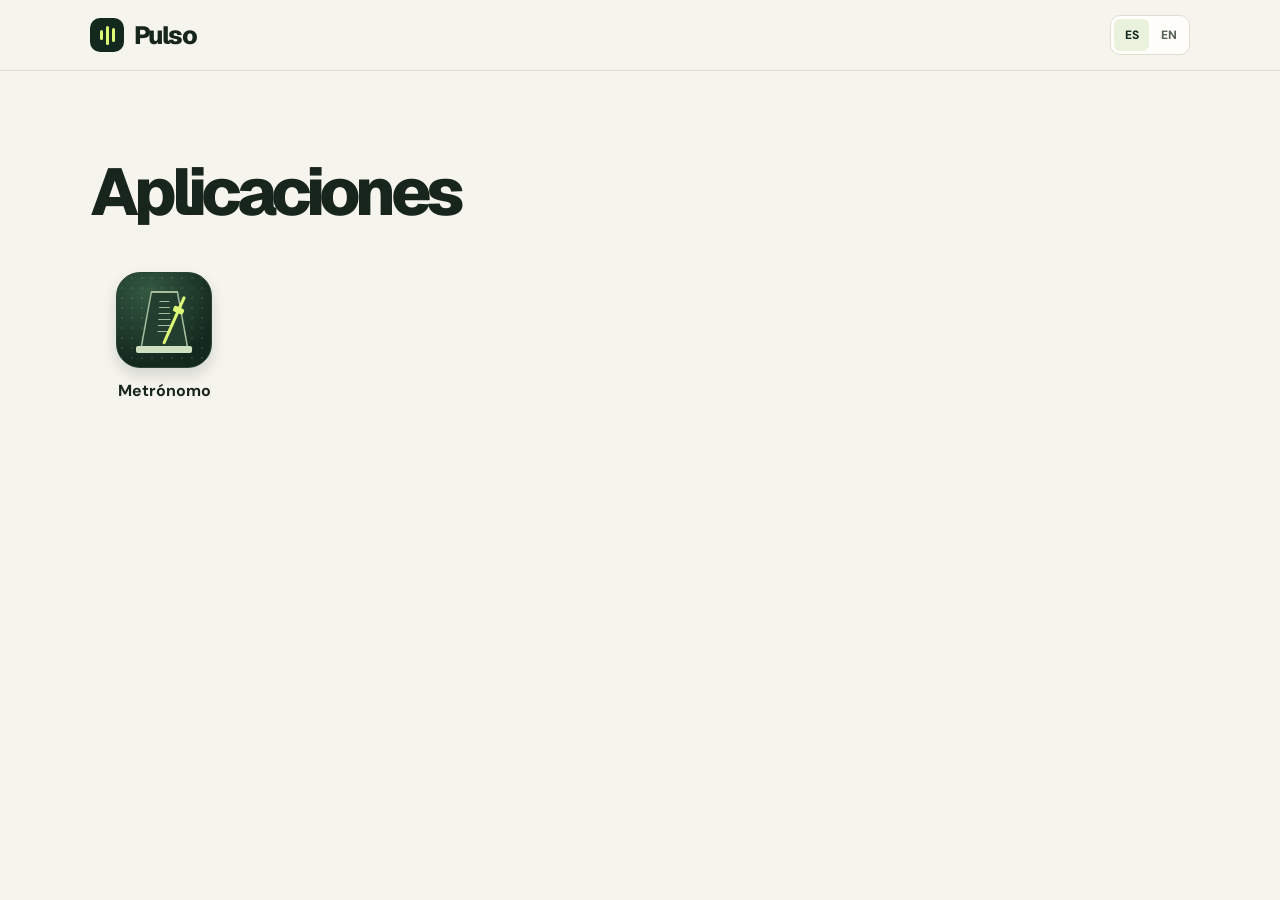
==== index.html @ 7211f5e8 "Versión inicial de Pulso" ====
<!doctype html>
<html lang="es">
<head>
<meta charset="utf-8">
<meta name="viewport" content="width=device-width,initial-scale=1">
<meta name="theme-color" content="#f5f4ed">
<title>Pulso</title>
<link rel="preconnect" href="https://fonts.googleapis.com">
<link rel="preconnect" href="https://fonts.gstatic.com" crossorigin>
<link href="https://fonts.googleapis.com/css2?family=DM+Sans:wght@400;500;600;700&family=Geist:wght@400;600;700;800&display=swap" rel="stylesheet">
<link rel="stylesheet" href="barra.css">
<style>
:root{color-scheme:light;--paper:#f5f4ed;--white:#fffefa;--ink:#18251c;--muted:#566256;--line:#dedfd4;--green:#14291e;--lime:#ddfa77;--soft:#eaf2dd}
*{box-sizing:border-box}
body{margin:0;min-height:100svh;background:var(--paper);color:var(--ink);font-family:"DM Sans",system-ui,sans-serif}
button{font:inherit;cursor:pointer}
.shell{width:min(1100px,calc(100% - 64px));margin:auto}
.mast{border-bottom:1px solid var(--line)}
.mast .shell{height:70px;display:flex;align-items:center;justify-content:space-between}
.brand{display:flex;align-items:center;gap:10px;font:800 25px Geist,system-ui,sans-serif;letter-spacing:-.065em}
.logo{width:34px;height:34px;display:flex;align-items:center;justify-content:center;gap:3px;border-radius:10px;background:var(--green)}
.logo i{width:3px;height:10px;border-radius:3px;background:var(--lime)}
.logo i:nth-child(2){height:19px}
.logo i:nth-child(3){height:14px}
main{padding:clamp(38px,8vw,86px) 0 64px}
h1{margin:0 0 32px;font:800 clamp(40px,7vw,66px)/1.05 Geist,system-ui,sans-serif;letter-spacing:-.075em}
.apps{display:grid;grid-template-columns:repeat(auto-fill,minmax(124px,1fr));gap:24px;max-width:840px;list-style:none;margin:0;padding:0}
.app-tile{display:grid;justify-items:center;gap:12px;width:100%;padding:14px 4px 12px;color:var(--ink);text-decoration:none;font-weight:700;border-radius:19px}
.app-tile:hover{background:#e9ecdf}
.app-icon{position:relative;isolation:isolate;overflow:hidden;display:grid;place-items:center;width:96px;aspect-ratio:1;border-radius:24px;border:1px solid #294433;background:radial-gradient(circle at 33% 20%,#335842,#14291e 74%);box-shadow:0 7px 14px #172a2226}
.app-icon::before{content:"";position:absolute;inset:0;background:radial-gradient(#f3fedf 1px,transparent 1px) 0 0/10px 10px;opacity:.10;z-index:-1}
.metronome-icon{position:relative;width:50px;height:62px;margin-top:3px}
.metronome-icon::before,.metronome-icon::after{content:"";position:absolute;inset:0;clip-path:polygon(23% 0,77% 0,100% 100%,0 100%)}
.metronome-icon::before{background:#a6bc9e}
.metronome-icon::after{inset:2px;background:#233d2e}
.dial-marks{position:absolute;z-index:1;top:10px;left:18px;width:14px;height:34px;background:repeating-linear-gradient(to bottom,#a6bc9e 0 1px,transparent 1px 6px);clip-path:polygon(15% 0,85% 0,100% 100%,0 100%)}
.pendulum{position:absolute;z-index:2;bottom:9px;left:23px;width:3px;height:52px;background:var(--lime);border-radius:3px;transform:rotate(24deg);transform-origin:bottom}
.pendulum::before{content:"";position:absolute;left:-4px;top:12px;width:11px;height:6px;border-radius:2px;background:var(--lime)}
.base{position:absolute;z-index:3;bottom:0;left:-3px;width:56px;height:7px;border-radius:2px;background:#cfe0c1}
@media(max-width:900px){.shell{width:calc(100% - 40px)}}
@media(max-width:690px){.shell{width:calc(100% - 28px)}.mast .shell{height:57px}.apps{grid-template-columns:repeat(auto-fill,minmax(100px,1fr));gap:10px}.app-icon{width:80px;border-radius:20px}.metronome-icon{scale:.85}}
</style>
</head>
<body>
<header class="mast">
  <div class="shell">
    <a class="brand" href="index.html" data-page="index.html" data-i18n-label="home" aria-label="Inicio de Pulso"><span class="logo" aria-hidden="true"><i></i><i></i><i></i></span>Pulso</a>
    <div class="languages" role="group" aria-label="Idioma" data-i18n-label="language">
      <button type="button" data-language="es" lang="es" aria-label="Español" aria-pressed="true">ES</button>
      <button type="button" data-language="en" lang="en" aria-label="English" aria-pressed="false">EN</button>
    </div>
  </div>
</header>
<main class="shell">
  <h1 data-i18n="tools">Aplicaciones</h1>
  <ul class="apps">
    <li>
      <a class="app-tile" href="Pulso.html" data-page="Pulso.html">
        <span class="app-icon" aria-hidden="true"><span class="metronome-icon"><i class="dial-marks"></i><i class="pendulum"></i><i class="base"></i></span></span>
        <span data-i18n="metronome">Metrónomo</span>
      </a>
    </li>
  </ul>
</main>
<script src="idiomas.js"></script>
<script>initLanguage();</script>
</body>
</html>
---- barra.css ----
.brand{color:inherit;text-decoration:none}
.header-controls{display:flex;align-items:center;gap:18px}
.languages{display:flex;gap:2px;padding:3px;border:1px solid var(--line);border-radius:10px;background:var(--white)}
.languages button{min-width:35px;min-height:32px;padding:3px 6px;border:0;border-radius:6px;background:transparent;color:var(--muted);font-size:12px;font-weight:800}
.languages button[aria-pressed="true"]{background:var(--soft);color:var(--green)}
.languages button:hover:not([aria-pressed="true"]){background:var(--paper)}
.brand:focus-visible,.app-tile:focus-visible,.languages button:focus-visible{outline:3px solid #628633;outline-offset:3px}
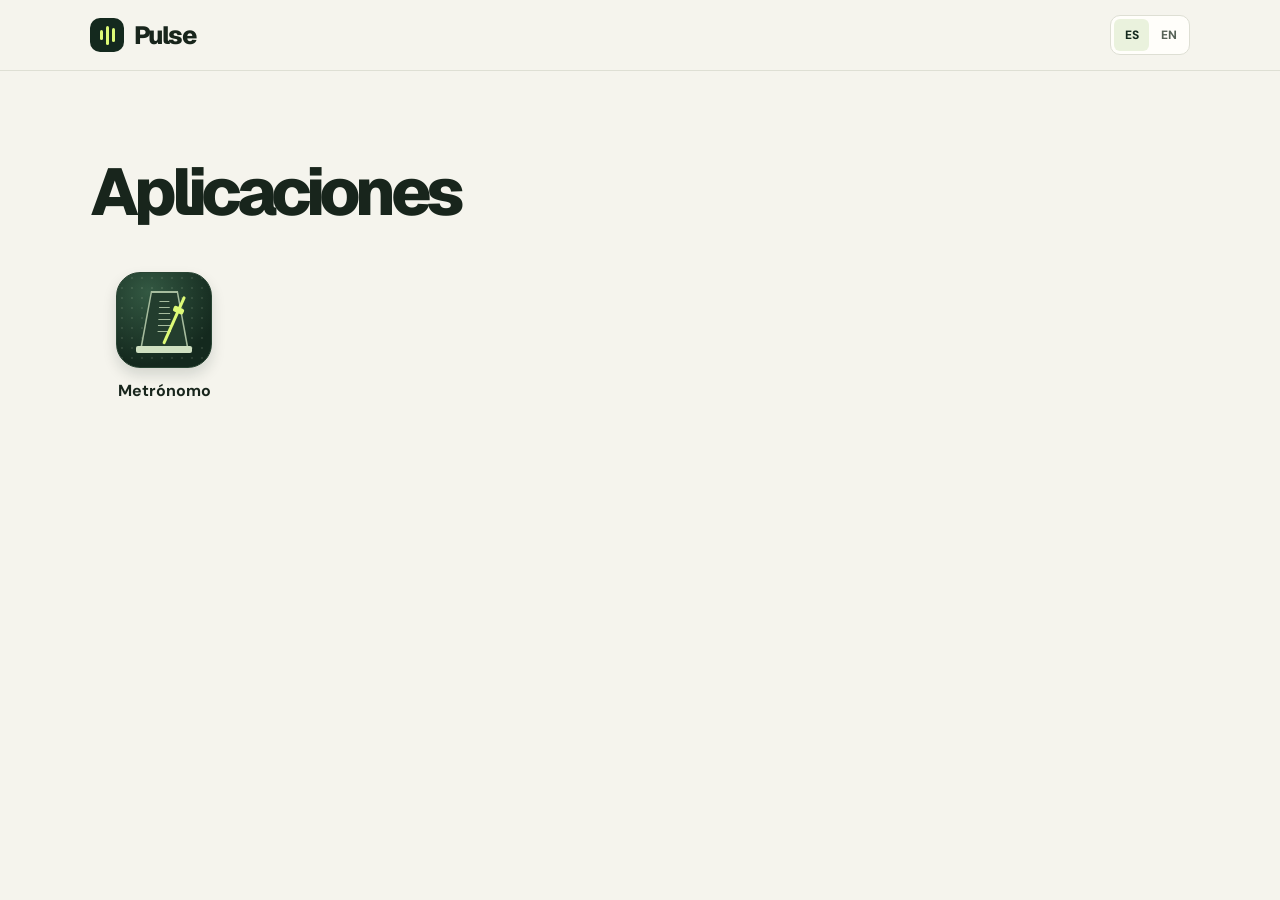
==== commit 1210ac87: "Use Pulse as the app name in both languages" ====
--- a/index.html
+++ b/index.html
@@ -4,11 +4,11 @@
 <meta charset="utf-8">
 <meta name="viewport" content="width=device-width,initial-scale=1">
 <meta name="theme-color" content="#f5f4ed">
-<title>Pulso</title>
+<title>Pulse</title>
 <link rel="preconnect" href="https://fonts.googleapis.com">
 <link rel="preconnect" href="https://fonts.gstatic.com" crossorigin>
 <link href="https://fonts.googleapis.com/css2?family=DM+Sans:wght@400;500;600;700&family=Geist:wght@400;600;700;800&display=swap" rel="stylesheet">
-<link rel="stylesheet" href="barra.css">
+<link rel="stylesheet" href="navigation.css">
 <style>
 :root{color-scheme:light;--paper:#f5f4ed;--white:#fffefa;--ink:#18251c;--muted:#566256;--line:#dedfd4;--green:#14291e;--lime:#ddfa77;--soft:#eaf2dd}
 *{box-sizing:border-box}
@@ -44,7 +44,7 @@
 <body>
 <header class="mast">
   <div class="shell">
-    <a class="brand" href="index.html" data-page="index.html" data-i18n-label="home" aria-label="Inicio de Pulso"><span class="logo" aria-hidden="true"><i></i><i></i><i></i></span>Pulso</a>
+    <a class="brand" href="index.html" data-page="index.html" data-i18n-label="home" aria-label="Inicio de Pulse"><span class="logo" aria-hidden="true"><i></i><i></i><i></i></span>Pulse</a>
     <div class="languages" role="group" aria-label="Idioma" data-i18n-label="language">
       <button type="button" data-language="es" lang="es" aria-label="Español" aria-pressed="true">ES</button>
       <button type="button" data-language="en" lang="en" aria-label="English" aria-pressed="false">EN</button>
@@ -55,14 +55,14 @@
   <h1 data-i18n="tools">Aplicaciones</h1>
   <ul class="apps">
     <li>
-      <a class="app-tile" href="Pulso.html" data-page="Pulso.html">
+      <a class="app-tile" href="metronome.html" data-page="metronome.html">
         <span class="app-icon" aria-hidden="true"><span class="metronome-icon"><i class="dial-marks"></i><i class="pendulum"></i><i class="base"></i></span></span>
         <span data-i18n="metronome">Metrónomo</span>
       </a>
     </li>
   </ul>
 </main>
-<script src="idiomas.js"></script>
+<script src="i18n.js"></script>
 <script>initLanguage();</script>
 </body>
 </html>
--- a/navigation.css
+++ b/navigation.css
@@ -0,0 +1,7 @@
+.brand{color:inherit;text-decoration:none}
+.header-controls{display:flex;align-items:center;gap:18px}
+.languages{display:flex;gap:2px;padding:3px;border:1px solid var(--line);border-radius:10px;background:var(--white)}
+.languages button{min-width:35px;min-height:32px;padding:3px 6px;border:0;border-radius:6px;background:transparent;color:var(--muted);font-size:12px;font-weight:800}
+.languages button[aria-pressed="true"]{background:var(--soft);color:var(--green)}
+.languages button:hover:not([aria-pressed="true"]){background:var(--paper)}
+.brand:focus-visible,.app-tile:focus-visible,.languages button:focus-visible{outline:3px solid #628633;outline-offset:3px}
